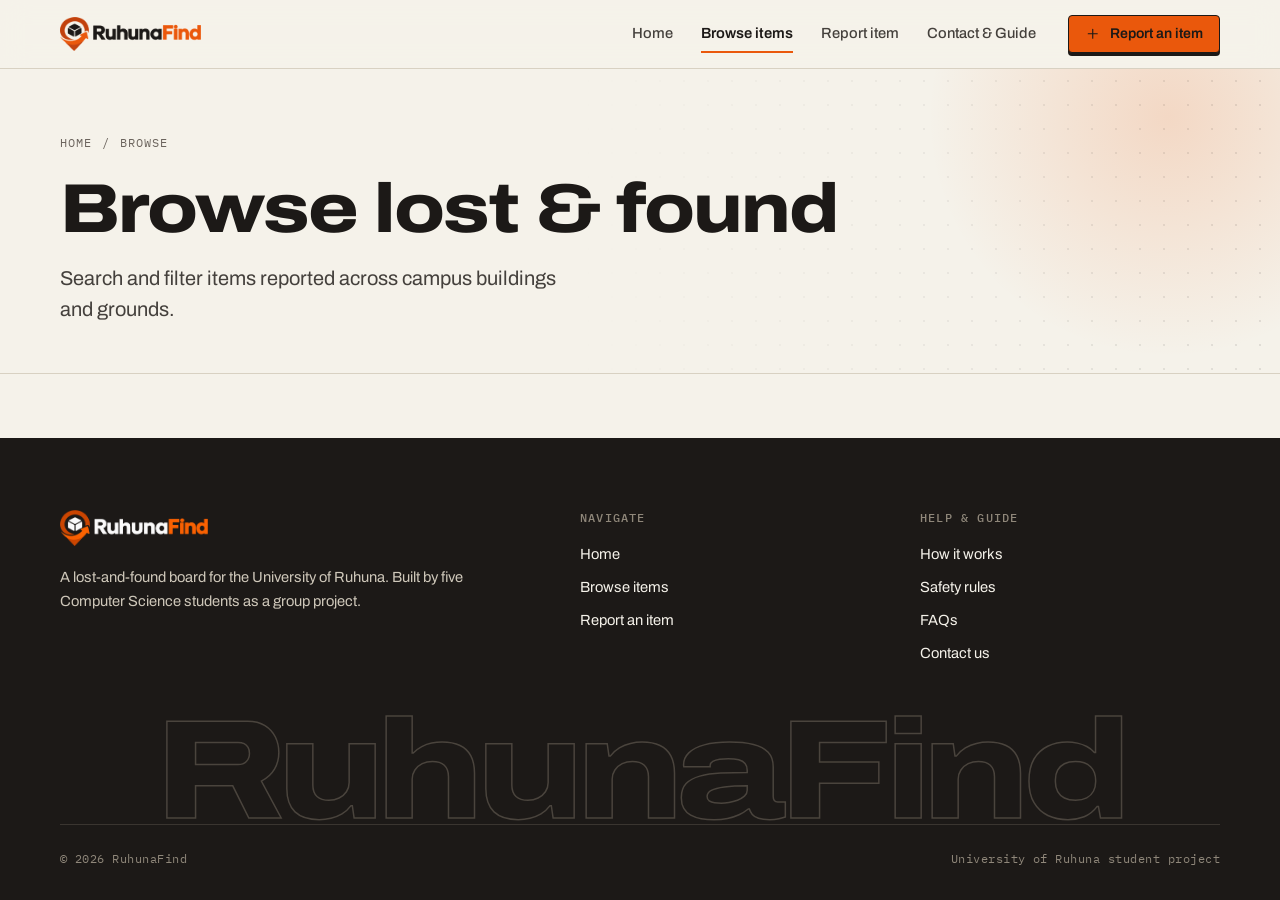
==== browse.html @ 3c647324 "feat: add browse page skeleton and hero header" ====
<!DOCTYPE html>
<html lang="en">
<head>
  <meta charset="UTF-8">
  <meta name="viewport" content="width=device-width, initial-scale=1">
  <title>Browse lost &amp; found items - RuhunaFind</title>
  <meta name="description" content="Search and filter items reported lost or found across the University of Ruhuna campus.">
  <meta name="theme-color" content="#f5f2ea">
  <meta property="og:type" content="website">
  <meta property="og:site_name" content="RuhunaFind">
  <meta property="og:title" content="Browse lost &amp; found items - RuhunaFind">
  <meta property="og:description" content="Search and filter items reported lost or found across the University of Ruhuna campus.">
  <meta property="og:image" content="images/logo.png">
  <link rel="icon" type="image/png" href="images/favicon.png">
  <link rel="apple-touch-icon" href="images/apple-touch-icon.png">
  <link rel="stylesheet" href="css/base.css">
  <link rel="stylesheet" href="css/browse.css">
</head>
<body data-page="browse">

  <header class="site-header" data-nav="browse">
    <a class="skip" href="#main">Skip to content</a>
    <div class="wrap nav">
      <a class="nav__logo" href="index.html" aria-label="RuhunaFind home">
        <img src="images/logo.png" alt="RuhunaFind" width="141" height="34">
      </a>
      <button class="nav__toggle" type="button" aria-label="Open menu" aria-expanded="false" aria-controls="nav-menu">
        <span></span><span></span>
      </button>
      <nav class="nav__menu" id="nav-menu" aria-label="Main">
        <ul>
          <li><a href="index.html">Home</a></li>
          <li><a href="browse.html" aria-current="page">Browse items</a></li>
          <li><a href="report.html">Report item</a></li>
          <li><a href="contact.html">Contact &amp; Guide</a></li>
        </ul>
        <a class="btn btn--primary btn--sm" href="report.html">
          <svg class="i" aria-hidden="true" focusable="false"><use href="#i-plus"/></svg> Report an item
        </a>
      </nav>
    </div>
    <div class="progress" aria-hidden="true"></div>
  </header>

  <main id="main">
    <section class="page-head">
      <div class="wrap">
        <p class="crumbs mono caps"><a href="index.html">Home</a><span>/</span><span>Browse</span></p>
        <div class="page-head__row">
          <div>
            <h1>Browse lost &amp; found</h1>
            <p class="lead">Search and filter items reported across campus buildings and grounds.</p>
          </div>
          <p class="mono caps" id="total" style="color:var(--ink-3)"></p>
        </div>
      </div>
    </section>
  </main>

  <footer class="site-footer">
    <div class="wrap">
      <div class="footer__top">
        <div class="footer__brand">
          <img src="images/logo-white.png" alt="RuhunaFind" width="146" height="36">
          <p>A lost-and-found board for the University of Ruhuna. Built by five Computer Science students as a group project.</p>
        </div>
        <div class="footer__col">
          <h2>Navigate</h2>
          <ul>
            <li><a href="index.html">Home</a></li>
            <li><a href="browse.html">Browse items</a></li>
            <li><a href="report.html">Report an item</a></li>
          </ul>
        </div>
        <div class="footer__col">
          <h2>Help &amp; Guide</h2>
          <ul>
            <li><a href="contact.html#guide">How it works</a></li>
            <li><a href="contact.html#rules">Safety rules</a></li>
            <li><a href="contact.html#faq">FAQs</a></li>
            <li><a href="contact.html">Contact us</a></li>
          </ul>
        </div>
      </div>
      <div class="footer__mark" aria-hidden="true">RuhunaFind</div>
      <div class="footer__bottom mono">
        <span>&copy; 2026 RuhunaFind</span>
        <span>University of Ruhuna student project</span>
      </div>
    </div>
  </footer>
  <script src="js/script.js"></script>
</body>
</html>
---- css/base.css ----
/* ==========================================================================
   RuhunaFind — Base Stylesheet (css/base.css)
   Owned by: Member 1 (Team Leader - K.L. Dulaksha Harith Bandara)
   Scope: Design tokens, CSS reset, typography, header, footer, shared cards & forms.
   ========================================================================== */

/* 01 — Fonts & Tokens ----------------------------------------------------- */

@font-face {
  font-family: "Archivo";
  src: url("../fonts/archivo-latin-wdth-normal.woff2") format("woff2");
  font-weight: 100 900;
  font-stretch: 62% 125%;
  font-display: swap;
}

@font-face {
  font-family: "Plex Mono";
  src: url("../fonts/ibm-plex-mono-latin-400-normal.woff2") format("woff2");
  font-weight: 400;
  font-display: swap;
}

@font-face {
  font-family: "Plex Mono";
  src: url("../fonts/ibm-plex-mono-latin-500-normal.woff2") format("woff2");
  font-weight: 500;
  font-display: swap;
}

:root {
  --paper: #f5f2ea;
  --paper-2: #ebe5d6;
  --white: #ffffff;
  --ink: #1c1917;
  --ink-2: #44403c;
  --ink-3: #6b645d;
  --line: #d8d1c2;
  --line-2: #b9b0a0;

  --orange: #ea580c;
  --orange-deep: #c2410c;
  --green: #1f6b45;

  --f-body: "Archivo", "Helvetica Neue", Arial, sans-serif;
  --f-mono: "Plex Mono", ui-monospace, "SF Mono", Menlo, Consolas, monospace;

  --wrap: 1240px;
  --gutter: clamp(1.25rem, 4vw, 2.5rem);
  --radius: 4px;
  --header-h: 4.25rem;
}

/* 02 — Reset & Base Typography -------------------------------------------- */

*, *::before, *::after {
  box-sizing: border-box;
}

* {
  margin: 0;
}

html {
  -webkit-text-size-adjust: 100%;
  scroll-padding-top: calc(var(--header-h) + 1rem);
}

body {
  font-family: var(--f-body);
  font-size: 1rem;
  line-height: 1.6;
  color: var(--ink);
  background: var(--paper);
  -webkit-font-smoothing: antialiased;
  text-rendering: optimizeLegibility;
  min-height: 100vh;
  display: flex;
  flex-direction: column;
}

main {
  flex: 1 0 auto;
}

img, svg {
  display: block;
  max-width: 100%;
}

[hidden] {
  display: none !important;
}

button, input, select, textarea {
  font: inherit;
  color: inherit;
}

button {
  cursor: pointer;
}

ul[role="list"], ol[role="list"] {
  list-style: none;
  padding: 0;
}

a {
  color: inherit;
  text-decoration-thickness: 1px;
  text-underline-offset: 0.2em;
}

:focus-visible {
  outline: 2px solid var(--orange);
  outline-offset: 3px;
  border-radius: 2px;
}

::selection {
  background: var(--orange);
  color: var(--ink);
}

.wrap {
  width: 100%;
  max-width: var(--wrap);
  margin-inline: auto;
  padding-inline: var(--gutter);
}

.skip {
  position: absolute;
  left: 1rem;
  top: -4rem;
  z-index: 100;
  background: var(--ink);
  color: var(--paper);
  padding: 0.6rem 1rem;
  border-radius: var(--radius);
}

.skip:focus {
  top: 0.75rem;
}

.visually-hidden {
  position: absolute !important;
  width: 1px;
  height: 1px;
  overflow: hidden;
  clip: rect(0 0 0 0);
  white-space: nowrap;
}

.mono {
  font-family: var(--f-mono);
  font-size: 0.75rem;
  letter-spacing: 0.04em;
}

.caps {
  text-transform: uppercase;
  letter-spacing: 0.09em;
}

.display, h1 {
  font-weight: 800;
  font-stretch: 118%;
  line-height: 0.96;
  letter-spacing: -0.028em;
  text-wrap: balance;
}

h2 {
  font-weight: 750;
  font-stretch: 112%;
  line-height: 1.04;
  letter-spacing: -0.022em;
  font-size: clamp(1.85rem, 3.6vw, 3rem);
  text-wrap: balance;
}

h3 {
  font-weight: 700;
  font-stretch: 105%;
  line-height: 1.2;
  letter-spacing: -0.01em;
}

.eyebrow {
  display: inline-flex;
  align-items: center;
  gap: 0.6rem;
  font-family: var(--f-mono);
  font-size: 0.75rem;
  letter-spacing: 0.09em;
  text-transform: uppercase;
  color: var(--ink-2);
}

.eyebrow::before {
  content: "";
  width: 0.55rem;
  height: 0.55rem;
  background: var(--orange);
  flex: none;
}

.lead {
  font-size: clamp(1.05rem, 1.6vw, 1.25rem);
  line-height: 1.55;
  color: var(--ink-2);
  max-width: 38rem;
  text-wrap: pretty;
}

.i {
  width: 1.1em;
  height: 1.1em;
  flex: none;
}

.i--xl {
  width: 3.25rem;
  height: 3.25rem;
}

.text-link {
  display: inline-flex;
  align-items: center;
  gap: 0.5rem;
  font-weight: 600;
  text-decoration: none;
  border-bottom: 1.5px solid currentColor;
  padding-bottom: 0.1rem;
}

.text-link .i {
  transition: transform 0.2s ease;
}

.text-link:hover .i {
  transform: translateX(4px);
}

/* 03 — Global Header & Navigation ----------------------------------------- */

.site-header {
  position: sticky;
  top: 0;
  z-index: 50;
  background: rgba(245, 242, 234, 0.85);
  -webkit-backdrop-filter: blur(14px) saturate(1.5);
  backdrop-filter: blur(14px) saturate(1.5);
  border-bottom: 1px solid var(--line);
  transition: box-shadow 0.25s ease;
}

.site-header.is-scrolled {
  box-shadow: 0 12px 30px -22px rgba(28, 25, 23, 0.55);
}

.progress {
  position: absolute;
  left: 0;
  bottom: -1px;
  height: 3px;
  width: 100%;
  background: var(--orange);
  transform: scaleX(var(--p, 0));
  transform-origin: left;
  pointer-events: none;
}

.nav {
  display: flex;
  align-items: center;
  justify-content: space-between;
  gap: 1.5rem;
  min-height: var(--header-h);
}

.nav__logo img {
  height: 34px;
  width: auto;
}

.nav__menu {
  display: flex;
  align-items: center;
  gap: 2rem;
}

.nav__menu ul {
  display: flex;
  gap: 1.75rem;
  list-style: none;
  padding: 0;
}

.nav__menu li a:not(.btn) {
  position: relative;
  display: inline-block;
  padding-block: 0.35rem;
  font-size: 0.92rem;
  font-weight: 500;
  text-decoration: none;
  color: var(--ink-2);
}

.nav__menu li a:not(.btn)::after {
  content: "";
  position: absolute;
  left: 0;
  right: 0;
  bottom: -2px;
  height: 2px;
  background: var(--orange);
  transform: scaleX(0);
  transform-origin: left;
  transition: transform 0.2s ease;
}

.nav__menu li a:not(.btn):hover {
  color: var(--ink);
}

.nav__menu li a:not(.btn):hover::after,
.nav__menu li a[aria-current="page"]::after {
  transform: scaleX(1);
}

.nav__menu li a[aria-current="page"] {
  color: var(--ink);
  font-weight: 600;
}

.nav__toggle {
  display: none;
  position: relative;
  width: 44px;
  height: 44px;
  background: none;
  border: 1.5px solid var(--ink);
  border-radius: var(--radius);
}

.nav__toggle span {
  position: absolute;
  left: 11px;
  right: 11px;
  height: 2px;
  background: var(--ink);
  transition: transform 0.2s ease, top 0.2s ease;
}

.nav__toggle span:first-child {
  top: 16px;
}

.nav__toggle span:last-child {
  top: 25px;
}

.site-header.is-open .nav__toggle span:first-child {
  top: 20px;
  transform: rotate(45deg);
}

.site-header.is-open .nav__toggle span:last-child {
  top: 20px;
  transform: rotate(-45deg);
}

@media (max-width: 900px) {
  .nav__toggle {
    display: block;
  }

  .nav__menu {
    display: none;
    position: absolute;
    top: 100%;
    left: 0;
    right: 0;
    flex-direction: column;
    align-items: stretch;
    gap: 1.25rem;
    padding: 1.25rem var(--gutter) 1.75rem;
    background: var(--paper);
    border-bottom: 1.5px solid var(--ink);
    box-shadow: 0 24px 40px -24px rgba(28, 25, 23, 0.4);
  }

  .site-header.is-open .nav__menu {
    display: flex;
  }

  .nav__menu ul {
    flex-direction: column;
    gap: 0;
  }

  .nav__menu li {
    border-bottom: 1px solid var(--line);
  }

  .nav__menu li a:not(.btn) {
    display: block;
    padding-block: 0.95rem;
    font-size: 1.1rem;
  }

  .nav__menu li a:not(.btn)::after {
    display: none;
  }

  .nav__menu li a[aria-current="page"] {
    color: var(--orange-deep);
  }

  .nav__menu .btn {
    width: 100%;
  }

  .site-header {
    -webkit-backdrop-filter: none;
    backdrop-filter: none;
    background: var(--paper);
  }
}

/* 04 — Global Buttons & Badges -------------------------------------------- */

.btn {
  display: inline-flex;
  align-items: center;
  justify-content: center;
  gap: 0.6rem;
  padding: 0.8rem 1.25rem;
  min-height: 2.9rem;
  font-weight: 600;
  font-size: 0.95rem;
  line-height: 1;
  text-decoration: none;
  white-space: nowrap;
  color: var(--ink);
  background: transparent;
  border: 1.5px solid var(--ink);
  border-radius: var(--radius);
  transition: background-color 0.18s ease, color 0.18s ease, transform 0.18s ease, box-shadow 0.18s ease;
  box-shadow: 0 0 0 0 var(--ink);
}

.btn:hover {
  background: var(--ink);
  color: var(--paper);
  transform: translateY(-2px);
}

.btn:active {
  transform: translateY(1px);
  box-shadow: none;
}

.btn--primary {
  background: var(--orange);
  box-shadow: 0 3px 0 0 var(--ink);
}

.btn--primary:hover {
  background: var(--ink);
  color: var(--paper);
  box-shadow: 0 5px 0 0 var(--orange-deep);
}

.btn--ink {
  background: var(--ink);
  color: var(--paper);
}

.btn--ink:hover {
  background: var(--orange);
  color: var(--ink);
  box-shadow: 0 5px 0 0 var(--orange-deep);
}

.btn--sm {
  min-height: 2.4rem;
  padding: 0.55rem 1rem;
  font-size: 0.88rem;
}

.btn .i {
  transition: transform 0.2s ease;
}

.btn:hover .i {
  transform: translateX(3px);
}

.btn--block {
  width: 100%;
}

.tag {
  display: inline-flex;
  align-items: center;
  gap: 0.45rem;
  font-family: var(--f-mono);
  font-size: 0.7rem;
  font-weight: 500;
  letter-spacing: 0.09em;
  text-transform: uppercase;
  padding: 0.3rem 0.6rem;
  border-radius: 2px;
  line-height: 1.2;
}

.tag::before {
  content: "";
  width: 6px;
  height: 6px;
  border-radius: 50%;
  background: currentColor;
}

.tag--lost {
  background: var(--orange);
  color: var(--ink);
}

.tag--found {
  background: var(--green);
  color: #ffffff;
}

/* 05 — Shared Ticket Card Primitives -------------------------------------- */

.ticket {
  --notch: var(--paper);
  position: relative;
  display: flex;
  flex-direction: column;
  background: var(--white);
  border: 1px solid var(--line);
  border-radius: var(--radius);
  transition: transform 0.2s ease, border-color 0.2s ease, box-shadow 0.2s ease;
}

.ticket:hover {
  transform: translateY(-4px);
  border-color: var(--ink);
  box-shadow: 0 22px 34px -22px rgba(28, 25, 23, 0.5);
}

.ticket__media {
  position: relative;
  aspect-ratio: 4 / 3;
  overflow: hidden;
  background: var(--paper-2);
  border-radius: 2px;
  margin: 0.5rem 0.5rem 0;
}

.ticket__media img {
  width: 100%;
  height: 100%;
  object-fit: cover;
  transition: transform 0.5s ease;
}

.ticket:hover .ticket__media img {
  transform: scale(1.04);
}

.ticket__media .tag {
  position: absolute;
  top: 0.6rem;
  left: 0.6rem;
  z-index: 2;
}

.ticket__ph {
  height: 100%;
  display: grid;
  place-content: center;
  justify-items: center;
  gap: 0.6rem;
  color: var(--ink-3);
  background:
    repeating-linear-gradient(135deg, transparent 0 11px, rgba(28, 25, 23, 0.045) 11px 12px),
    var(--paper-2);
}

.ticket__ph .i {
  stroke-width: 1.25;
}

.ticket__perf {
  position: relative;
  height: 0;
  margin: 0.8rem 0.9rem 0;
  border-top: 1.5px dashed var(--line-2);
}

.ticket__body + .ticket__perf {
  margin-top: 0;
}

.ticket__perf::before, .ticket__perf::after {
  content: "";
  position: absolute;
  top: -9px;
  width: 18px;
  height: 18px;
  border-radius: 50%;
  background: var(--notch);
  border: 1px solid var(--line);
}

.ticket__perf::before {
  left: calc(-0.9rem - 9px - 1px);
  clip-path: inset(0 0 0 50%);
}

.ticket__perf::after {
  right: calc(-0.9rem - 9px - 1px);
  clip-path: inset(0 50% 0 0);
}

.ticket:hover .ticket__perf::before,
.ticket:hover .ticket__perf::after {
  border-color: var(--ink);
}

.ticket__body {
  display: grid;
  gap: 0.7rem;
  padding: 1.1rem 1.15rem 1.2rem;
  flex: 1;
  align-content: start;
}

.ticket__top {
  display: flex;
  justify-content: space-between;
  gap: 0.75rem;
  color: var(--ink-3);
}

.ticket__title {
  font-size: 1.15rem;
  line-height: 1.2;
  min-height: 2.4em;
  display: -webkit-box;
  -webkit-line-clamp: 2;
  -webkit-box-orient: vertical;
  overflow: hidden;
}

.ticket__facts {
  list-style: none;
  padding: 0;
  display: grid;
  gap: 0.3rem;
  font-size: 0.9rem;
  color: var(--ink-2);
}

.ticket__facts li {
  display: flex;
  align-items: center;
  gap: 0.55rem;
}

.ticket__facts .i {
  color: var(--ink-3);
  width: 1rem;
  height: 1rem;
}

.ticket__more {
  margin-top: 0.35rem;
  display: inline-flex;
  align-items: center;
  gap: 0.45rem;
  font-weight: 600;
  font-size: 0.9rem;
  text-decoration: none;
  justify-self: start;
}

.ticket__more::after {
  content: "";
  position: absolute;
  inset: 0;
}

.ticket__more .i {
  transition: transform 0.2s ease;
}

.ticket:hover .ticket__more .i {
  transform: translateX(4px);
}

.ticket--lg .ticket__media {
  aspect-ratio: 5 / 4;
}

.ticket--lg .ticket__title {
  font-size: 1.45rem;
  min-height: 0;
  -webkit-line-clamp: 3;
}

.ticket__stub {
  display: flex;
  align-items: center;
  justify-content: space-between;
  gap: 1rem;
  padding: 0.95rem 1.15rem 1.1rem;
  background: var(--paper-2);
  border-radius: 0 0 3px 3px;
}

.ticket__stub-text {
  display: grid;
  gap: 0.1rem;
}

.ticket__stub-text span:first-child {
  color: var(--ink-3);
}

.ticket__stub-text strong {
  font-family: var(--f-mono);
  font-weight: 500;
  font-size: 1.05rem;
  letter-spacing: 0.06em;
}

.barcode {
  flex: none;
  width: 120px;
  height: 38px;
  background: repeating-linear-gradient(90deg,
    var(--ink) 0 2px, transparent 2px 4px, var(--ink) 4px 5px, transparent 5px 8px,
    var(--ink) 8px 11px, transparent 11px 12px, var(--ink) 12px 13px, transparent 13px 16px);
  -webkit-mask: linear-gradient(90deg, #000 0 78%, transparent 78% 82%, #000 82%);
  mask: linear-gradient(90deg, #000 0 78%, transparent 78% 82%, #000 82%);
}

.ticket--lg .ticket__perf::before,
.ticket--lg .ticket__perf::after {
  --notch: var(--paper);
}

.ticket--lg .ticket__perf {
  margin-inline: 1rem;
}

.ticket--lg .ticket__body + .ticket__perf {
  margin-top: 0;
}

.ticket--lg .ticket__perf::before {
  left: calc(-1rem - 9px - 1px);
}

.ticket--lg .ticket__perf::after {
  right: calc(-1rem - 9px - 1px);
}

.ticket--static:hover {
  transform: none;
  border-color: var(--line);
  box-shadow: none;
}

.ticket--static:hover .ticket__media img {
  transform: none;
}

.ticket--static:hover .ticket__perf::before,
.ticket--static:hover .ticket__perf::after {
  border-color: var(--line);
}

.ticket-grid {
  display: grid;
  gap: 1.5rem;
  grid-template-columns: repeat(auto-fill, minmax(260px, 1fr));
}

.ticket-grid .ticket {
  animation: rise 0.6s cubic-bezier(0.2, 0.7, 0.2, 1) backwards;
}

.ticket-grid .ticket:nth-child(2) { animation-delay: 0.05s; }
.ticket-grid .ticket:nth-child(3) { animation-delay: 0.1s; }
.ticket-grid .ticket:nth-child(4) { animation-delay: 0.15s; }
.ticket-grid .ticket:nth-child(n+5) { animation-delay: 0.2s; }

/* 06 — Shared Form Controls ------------------------------------------------ */

.field {
  display: grid;
  gap: 0.4rem;
}

.field label, .field .label {
  font-weight: 600;
  font-size: 0.85rem;
}

.select, .input, .textarea {
  width: 100%;
  background: var(--white);
  border: 1px solid var(--line-2);
  border-radius: var(--radius);
  padding: 0.75rem 0.9rem;
  min-height: 2.9rem;
  transition: border-color 0.15s, box-shadow 0.15s;
}

.select {
  appearance: none;
  padding-right: 2.4rem;
  background-image: url("data:image/svg+xml,%3Csvg xmlns='http://www.w3.org/2000/svg' width='12' height='8' viewBox='0 0 12 8'%3E%3Cpath d='M1 1.5l5 5 5-5' fill='none' stroke='%231c1917' stroke-width='1.75' stroke-linecap='round' stroke-linejoin='round'/%3E%3C/svg%3E");
  background-repeat: no-repeat;
  background-position: right 0.9rem center;
}

.select:hover, .input:hover, .textarea:hover {
  border-color: var(--ink);
}

.select:focus, .input:focus, .textarea:focus {
  outline: none;
  border-color: var(--ink);
  box-shadow: 0 0 0 3px var(--orange);
}

.textarea {
  min-height: 9rem;
  resize: vertical;
  line-height: 1.5;
}

.input::placeholder, .textarea::placeholder {
  color: var(--ink-3);
}

.hint {
  font-size: 0.82rem;
  color: var(--ink-3);
}

.req {
  color: var(--orange-deep);
}

.field__err {
  color: #b42318;
  font-size: 0.85rem;
  font-weight: 500;
  min-height: 0;
}

.field__err:empty {
  display: none;
}

[aria-invalid="true"] {
  border-color: #b42318 !important;
}

/* 07 — Shared Page Head Banner -------------------------------------------- */

.page-head {
  padding-block: clamp(2.5rem, 5vw, 4.25rem) clamp(2rem, 4vw, 3rem);
  border-bottom: 1px solid var(--line);
  position: relative;
  overflow: hidden;
  isolation: isolate;
}

.page-head::before {
  content: "";
  position: absolute;
  z-index: -1;
  right: -8rem;
  top: -12rem;
  width: 30rem;
  height: 30rem;
  pointer-events: none;
  background: radial-gradient(closest-side, rgba(234, 88, 12, 0.17), transparent);
}

.page-head::after {
  content: "";
  position: absolute;
  z-index: -1;
  inset: 0;
  pointer-events: none;
  background-image: radial-gradient(rgba(28, 25, 23, 0.1) 1px, transparent 1.3px);
  background-size: 24px 24px;
  -webkit-mask-image: linear-gradient(to left, #000, transparent 55%);
  mask-image: linear-gradient(to left, #000, transparent 55%);
}

.crumbs {
  display: flex;
  gap: 0.6rem;
  color: var(--ink-3);
  margin-bottom: 1.5rem;
}

.crumbs a {
  text-decoration: none;
}

.crumbs a:hover {
  color: var(--ink);
  text-decoration: underline;
}

.page-head h1 {
  font-size: clamp(2.4rem, 5.4vw, 4.5rem);
}

.page-head .lead {
  margin-top: 1.25rem;
}

.page-head__row {
  display: flex;
  justify-content: space-between;
  align-items: flex-end;
  gap: 2rem;
  flex-wrap: wrap;
}

/* 08 — Global Footer ------------------------------------------------------ */

.site-footer {
  background: var(--ink);
  color: #cfc8ba;
  font-size: 0.92rem;
  position: relative;
  overflow: hidden;
  margin-top: auto;
}

.footer__top {
  display: grid;
  grid-template-columns: minmax(0, 1.6fr) repeat(2, minmax(0, 1fr));
  gap: 2.5rem;
  padding-block: clamp(3rem, 6vw, 4.5rem) 3rem;
}

.footer__brand img {
  height: 36px;
  width: auto;
  margin-bottom: 1.25rem;
}

.footer__brand p {
  max-width: 26rem;
}

.footer__col h2 {
  font-family: var(--f-mono);
  font-weight: 500;
  font-stretch: 100%;
  font-size: 0.75rem;
  letter-spacing: 0.1em;
  text-transform: uppercase;
  color: #8f877a;
  margin-bottom: 1rem;
  line-height: 1.4;
}

.footer__col ul {
  list-style: none;
  padding: 0;
  display: grid;
  gap: 0.6rem;
}

.footer__col a {
  text-decoration: none;
  color: var(--paper);
}

.footer__col a:hover {
  color: var(--orange);
  text-decoration: underline;
  text-underline-offset: 0.25em;
}

.footer__mark {
  font-weight: 800;
  font-stretch: 125%;
  font-size: clamp(2.25rem, 11vw, 10rem);
  line-height: 0.82;
  letter-spacing: -0.045em;
  text-align: center;
  white-space: nowrap;
  color: transparent;
  -webkit-text-stroke: 1.5px #4a443d;
  user-select: none;
  padding-bottom: 0.08em;
  margin-bottom: -0.12em;
  transition: -webkit-text-stroke-color 0.3s;
}

.site-footer:hover .footer__mark {
  -webkit-text-stroke-color: var(--orange);
}

.footer__bottom {
  display: flex;
  justify-content: space-between;
  gap: 1rem;
  flex-wrap: wrap;
  padding-block: 1.5rem 2rem;
  border-top: 1px solid #3a3530;
  color: #8f877a;
}

@media (max-width: 640px) {
  .footer__top {
    grid-template-columns: 1fr 1fr;
  }

  .footer__brand {
    grid-column: 1 / -1;
  }
}

/* 09 — Shared Animations & Reduced Motion ---------------------------------- */

@keyframes rise {
  from {
    opacity: 0;
    transform: translateY(22px);
  }
}

@keyframes drop {
  from {
    opacity: 0;
    transform: translateY(46px) rotate(-7deg) scale(0.96);
  }
}

@keyframes ping {
  0% { box-shadow: 0 0 0 0 rgba(31, 107, 69, 0.55); }
  80%, 100% { box-shadow: 0 0 0 9px rgba(31, 107, 69, 0); }
}

@keyframes pop {
  from {
    opacity: 0;
    transform: translateY(18px) scale(0.975);
  }
}

.js-reveal .reveal {
  opacity: 0;
  transform: translateY(26px);
  transition: opacity 0.8s cubic-bezier(0.2, 0.7, 0.2, 1) var(--d, 0s),
              transform 0.8s cubic-bezier(0.2, 0.7, 0.2, 1) var(--d, 0s);
}

.js-reveal .reveal.in {
  opacity: 1;
  transform: none;
}

@media (prefers-reduced-motion: reduce) {
  *, *::before, *::after {
    transition: none !important;
    animation: none !important;
    scroll-behavior: auto !important;
  }

  .ticket:hover {
    transform: none;
  }

  .js-reveal .reveal {
    opacity: 1;
    transform: none;
  }
}
---- css/browse.css ----
/* ==========================================================================
   RuhunaFind - Browse Page Stylesheet (css/browse.css)
   Owned by: Member 2 (S.D. Liyanapathirana)
   Scope: Search filters, segmented status toggle, results bar, empty state.
   ========================================================================== */

/* 01 - Results Container */
.results {
  padding-block: 2rem clamp(3.5rem, 7vw, 6rem);
}
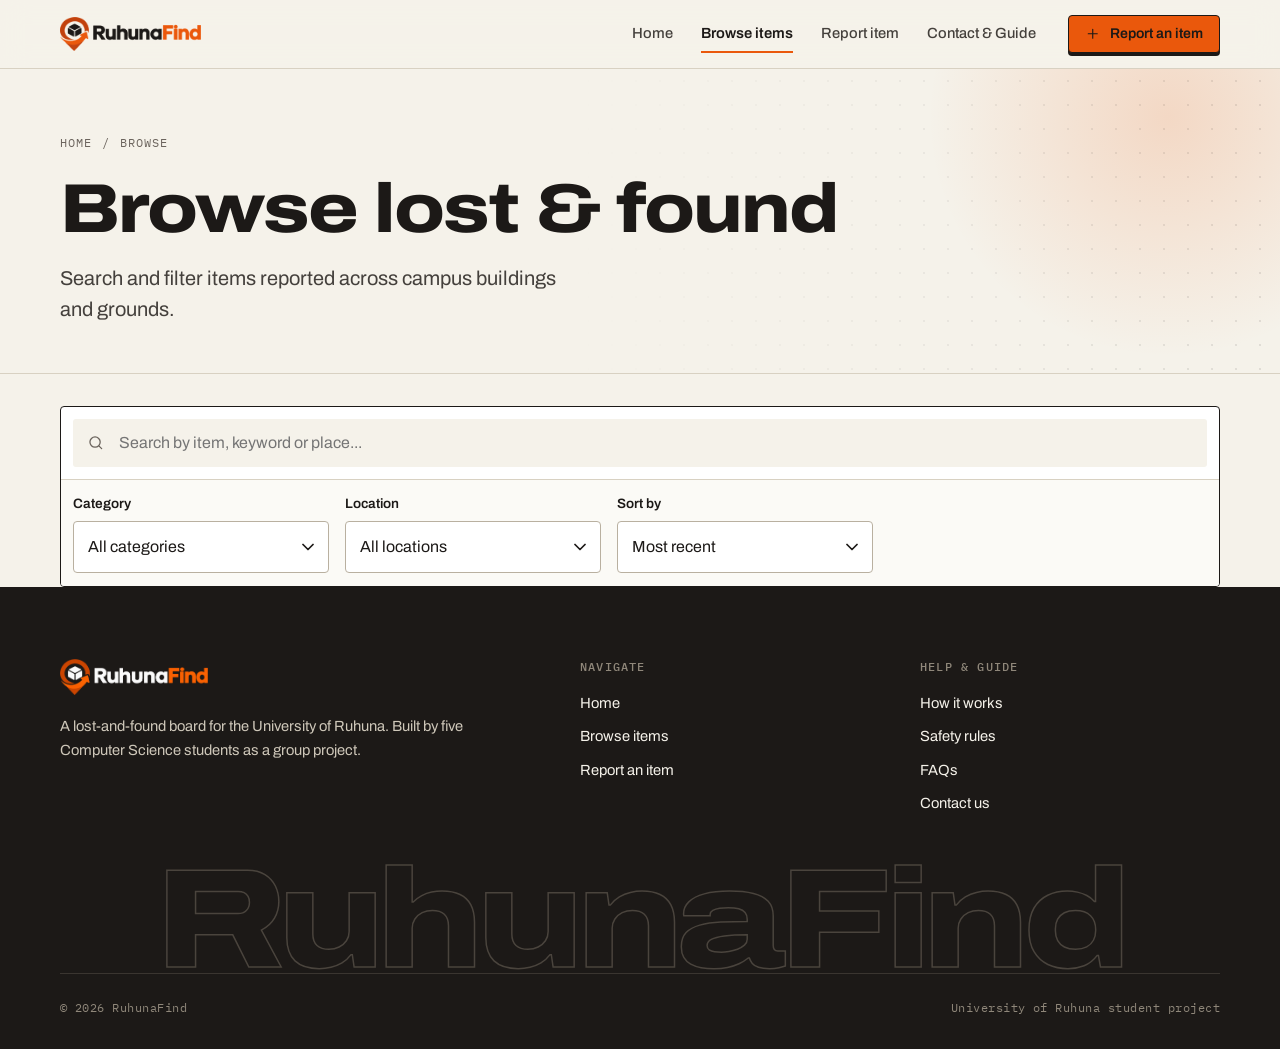
==== commit 57dec8de: "feat: build primary browse content layout" ====
--- a/browse.html
+++ b/browse.html
@@ -55,6 +55,35 @@
         </div>
       </div>
     </section>
+        <section class="wrap" style="padding-top:2rem">
+      <div class="filters">
+        <div class="filters__row">
+          <label class="search-box">
+            <svg class="i" aria-hidden="true"><use href="#i-search"/></svg>
+            <span class="visually-hidden">Search items</span>
+            <input type="search" id="f-q" placeholder="Search by item, keyword or place..." autocomplete="off">
+          </label>
+        </div>
+        <div class="filters__row">
+          <div class="field">
+            <label for="f-category">Category</label>
+            <select class="select" id="f-category"></select>
+          </div>
+          <div class="field">
+            <label for="f-location">Location</label>
+            <select class="select" id="f-location"></select>
+          </div>
+          <div class="field">
+            <label for="f-sort">Sort by</label>
+            <select class="select" id="f-sort">
+              <option value="recent">Most recent</option>
+              <option value="oldest">Oldest first</option>
+            </select>
+          </div>
+          <button type="button" class="filters__clear" id="f-clear" hidden>Clear all filters</button>
+        </div>
+      </div>
+    </section>
   </main>
 
   <footer class="site-footer">
--- a/css/browse.css
+++ b/css/browse.css
@@ -7,4 +7,78 @@
 /* 01 - Results Container */
 .results {
   padding-block: 2rem clamp(3.5rem, 7vw, 6rem);
+}
+/* 02 - Filter Bar Container */
+.filters {
+  background: var(--white);
+  border: 1.5px solid var(--ink);
+  border-radius: var(--radius);
+}
+
+.filters__row {
+  display: flex;
+  gap: 1rem;
+  align-items: stretch;
+  padding: 0.75rem;
+  flex-wrap: wrap;
+}
+
+.filters__row + .filters__row {
+  border-top: 1px solid var(--line);
+  align-items: flex-end;
+  background: #fbfaf6;
+  border-radius: 0 0 3px 3px;
+  padding: 0.85rem 0.75rem;
+}
+
+.filters .search-box {
+  flex: 1 1 18rem;
+  display: flex;
+  align-items: center;
+  gap: 0.75rem;
+  padding-inline: 0.9rem;
+  border-radius: 3px;
+  background: var(--paper);
+  min-height: 3rem;
+}
+
+.filters .search-box:focus-within {
+  box-shadow: 0 0 0 2px var(--orange);
+}
+
+.search-box .i {
+  color: var(--ink-3);
+}
+
+.search-box input {
+  flex: 1;
+  min-width: 0;
+  border: 0;
+  background: none;
+  outline: none;
+  padding-block: 0.7rem;
+}
+
+.search-box input::-webkit-search-cancel-button {
+  cursor: pointer;
+}
+
+.filters .field {
+  flex: 1 1 11rem;
+  max-width: 16rem;
+}
+
+.filters__clear {
+  margin-left: auto;
+  background: none;
+  border: 0;
+  font-weight: 600;
+  font-size: 0.9rem;
+  text-decoration: underline;
+  text-underline-offset: 0.25em;
+  padding: 0.7rem 0.25rem;
+}
+
+.filters__clear:hover {
+  color: var(--orange-deep);
 }
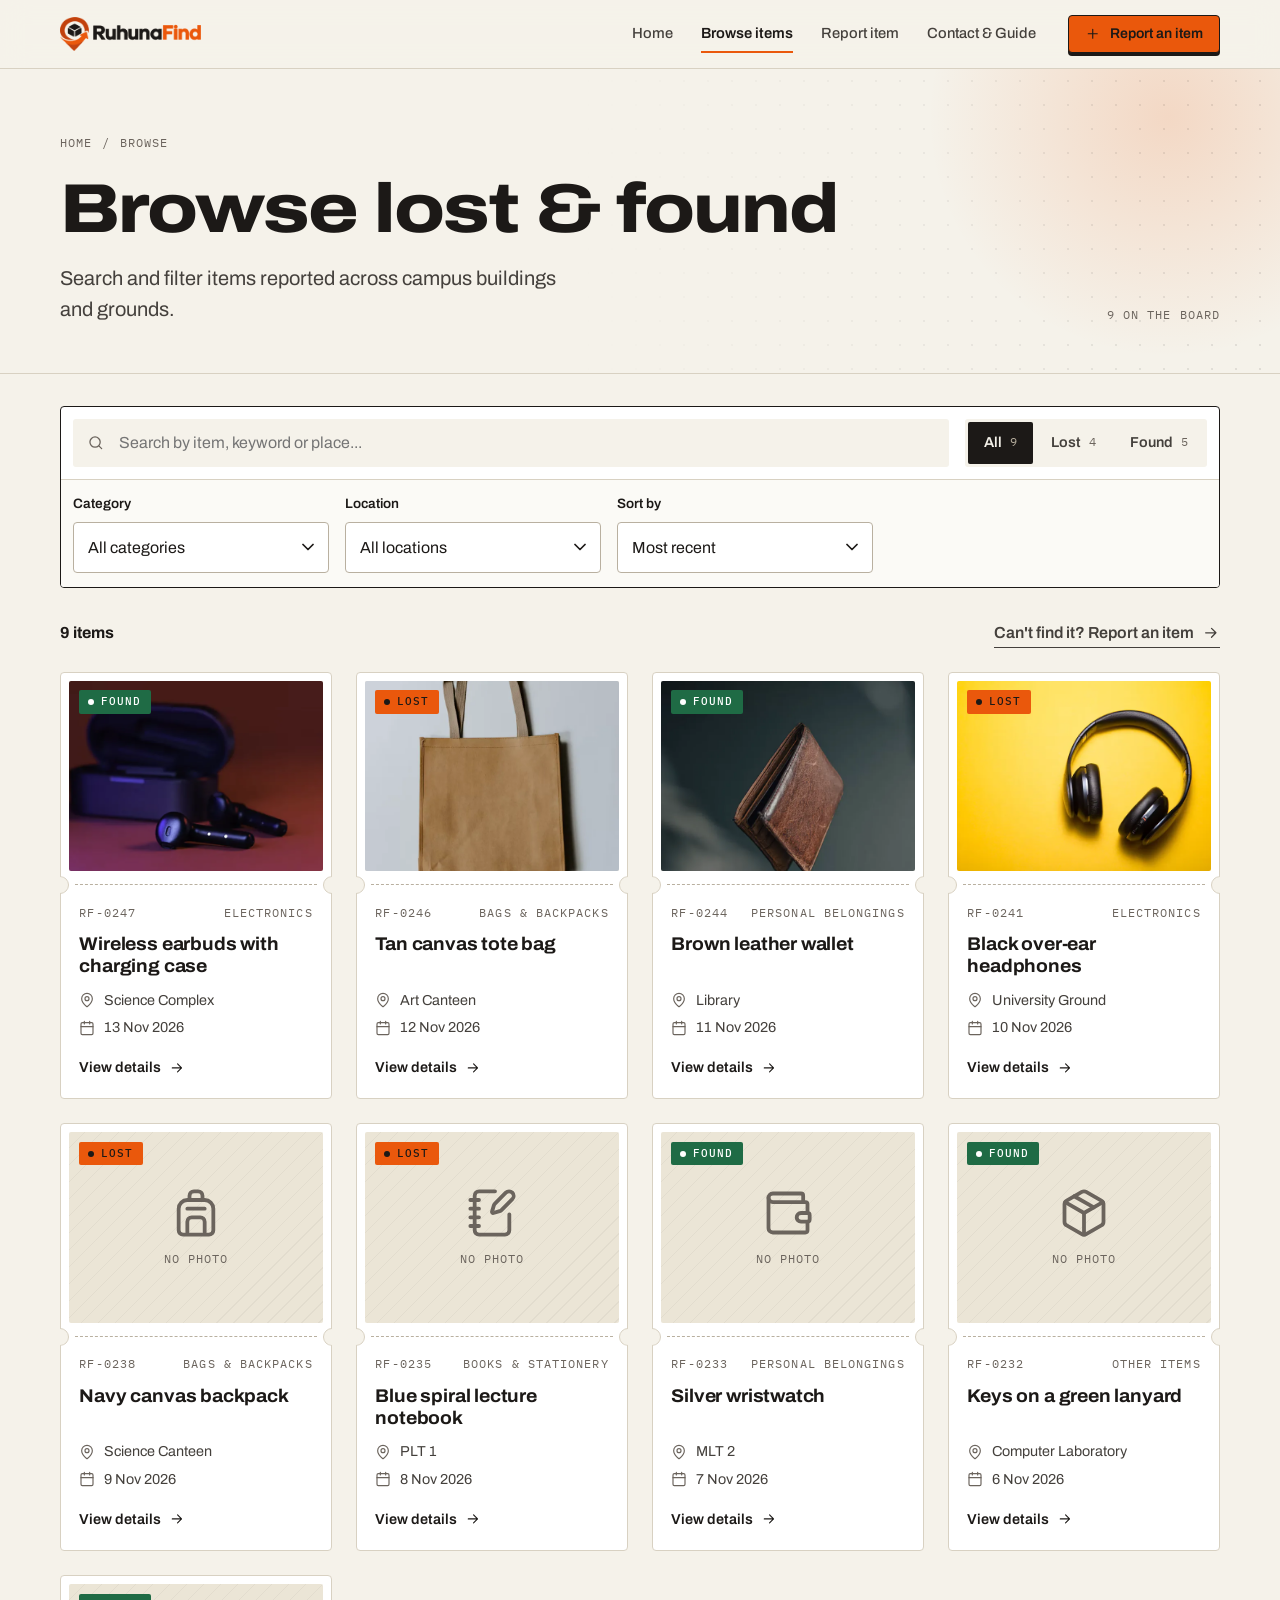
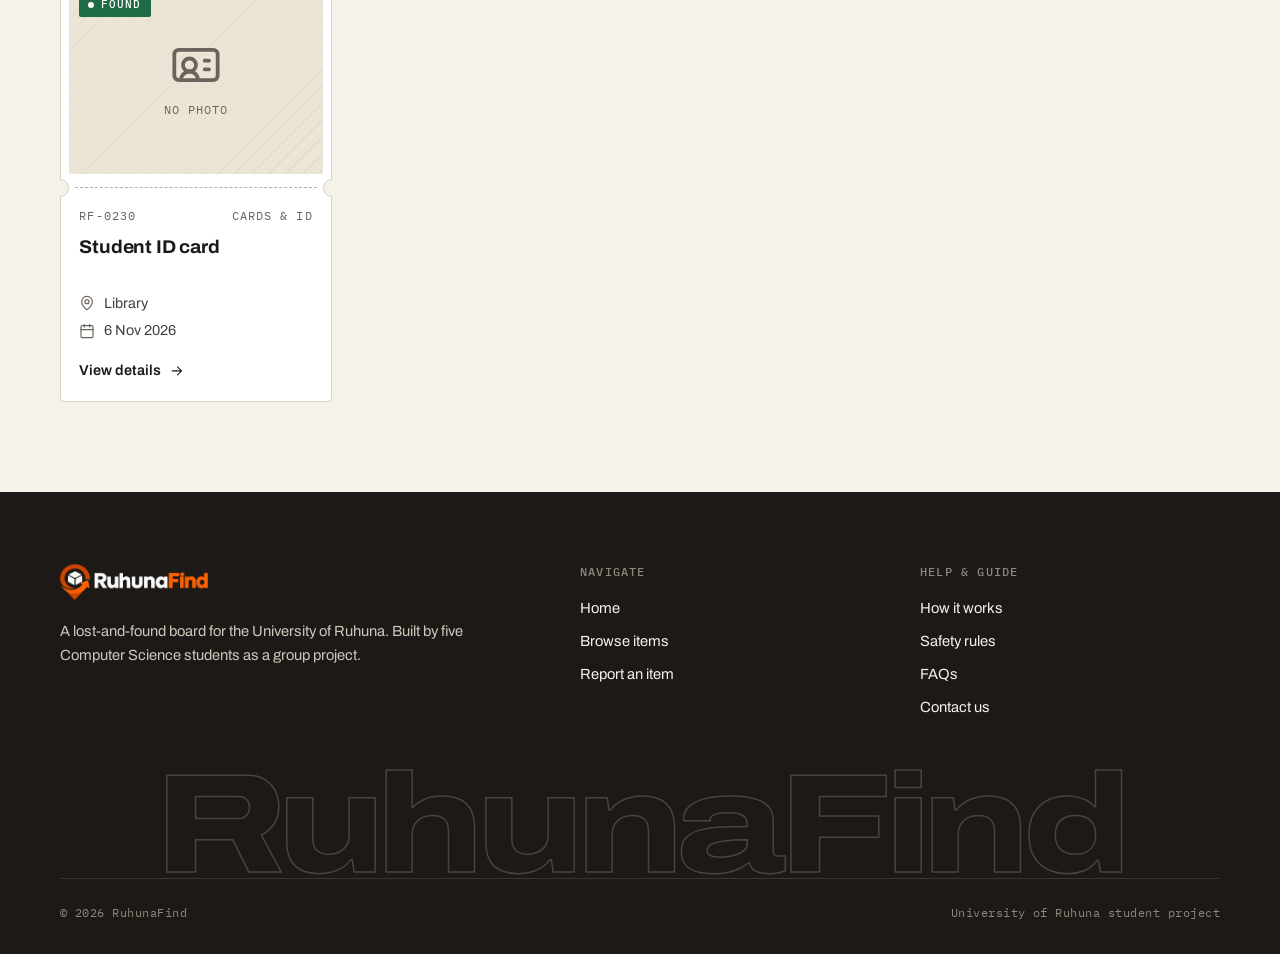
==== commit a30f13d9: "feat: add secondary section and interactive states" ====
--- a/browse.html
+++ b/browse.html
@@ -63,6 +63,11 @@
             <span class="visually-hidden">Search items</span>
             <input type="search" id="f-q" placeholder="Search by item, keyword or place..." autocomplete="off">
           </label>
+          <div class="seg" role="group" aria-label="Show">
+            <button type="button" data-status="all" aria-pressed="true">All <span>0</span></button>
+            <button type="button" data-status="lost" aria-pressed="false">Lost <span>0</span></button>
+            <button type="button" data-status="found" aria-pressed="false">Found <span>0</span></button>
+          </div>
         </div>
         <div class="filters__row">
           <div class="field">
@@ -81,6 +86,24 @@
             </select>
           </div>
           <button type="button" class="filters__clear" id="f-clear" hidden>Clear all filters</button>
+        </div>
+      </div>
+    </section>
+    <section class="wrap results">
+      <div class="results__meta">
+        <p id="count" aria-live="polite"></p>
+        <a class="text-link" href="report.html">Can't find it? Report an item <svg class="i" aria-hidden="true"><use href="#i-arrow"/></svg></a>
+      </div>
+
+      <div class="ticket-grid" id="grid"></div>
+
+      <div class="empty" id="empty" hidden>
+        <svg class="i" aria-hidden="true"><use href="#i-search"/></svg>
+        <h2>Nothing matches that yet</h2>
+        <p>Try fewer filters or a different word. If it isn't listed, report it so the next person who looks can find it.</p>
+        <div style="display:flex;gap:.75rem;flex-wrap:wrap;justify-content:center">
+          <button type="button" class="btn" id="empty-clear">Clear filters</button>
+          <a class="btn btn--primary" href="report.html">Report an item <svg class="i" aria-hidden="true"><use href="#i-arrow"/></svg></a>
         </div>
       </div>
     </section>
--- a/css/browse.css
+++ b/css/browse.css
@@ -81,4 +81,88 @@
 
 .filters__clear:hover {
   color: var(--orange-deep);
+}
+/* 03 - Segmented Status Toggle (All / Lost / Found) */
+.seg {
+  display: inline-flex;
+  padding: 3px;
+  background: var(--paper);
+  border-radius: 3px;
+  gap: 2px;
+}
+
+.seg button {
+  display: inline-flex;
+  align-items: center;
+  gap: 0.5rem;
+  padding: 0.6rem 1rem;
+  border: 0;
+  background: none;
+  font-weight: 600;
+  font-size: 0.9rem;
+  border-radius: 2px;
+  color: var(--ink-2);
+}
+
+.seg button span {
+  font-family: var(--f-mono);
+  font-weight: 400;
+  font-size: 0.72rem;
+  color: var(--ink-3);
+}
+
+.seg button:hover {
+  color: var(--ink);
+  background: var(--paper-2);
+}
+
+.seg button[aria-pressed="true"] {
+  background: var(--ink);
+  color: var(--paper);
+}
+
+.seg button[aria-pressed="true"] span {
+  color: var(--line-2);
+}
+
+/* 04 - Results Section & Meta */
+.results__meta {
+  display: flex;
+  justify-content: space-between;
+  align-items: baseline;
+  gap: 1rem;
+  margin-bottom: 1.5rem;
+  color: var(--ink-2);
+  flex-wrap: wrap;
+}
+
+.results__meta strong {
+  color: var(--ink);
+}
+
+/* 05 - Empty State */
+.empty {
+  border: 1.5px dashed var(--line-2);
+  border-radius: var(--radius);
+  padding: clamp(2.5rem, 6vw, 4.5rem) 1.5rem;
+  text-align: center;
+  display: grid;
+  justify-items: center;
+  gap: 0.9rem;
+}
+
+.empty h2 {
+  font-size: 1.75rem;
+}
+
+.empty p {
+  color: var(--ink-2);
+  max-width: 28rem;
+}
+
+.empty .i {
+  width: 2.5rem;
+  height: 2.5rem;
+  color: var(--ink-3);
+  stroke-width: 1.4;
 }
